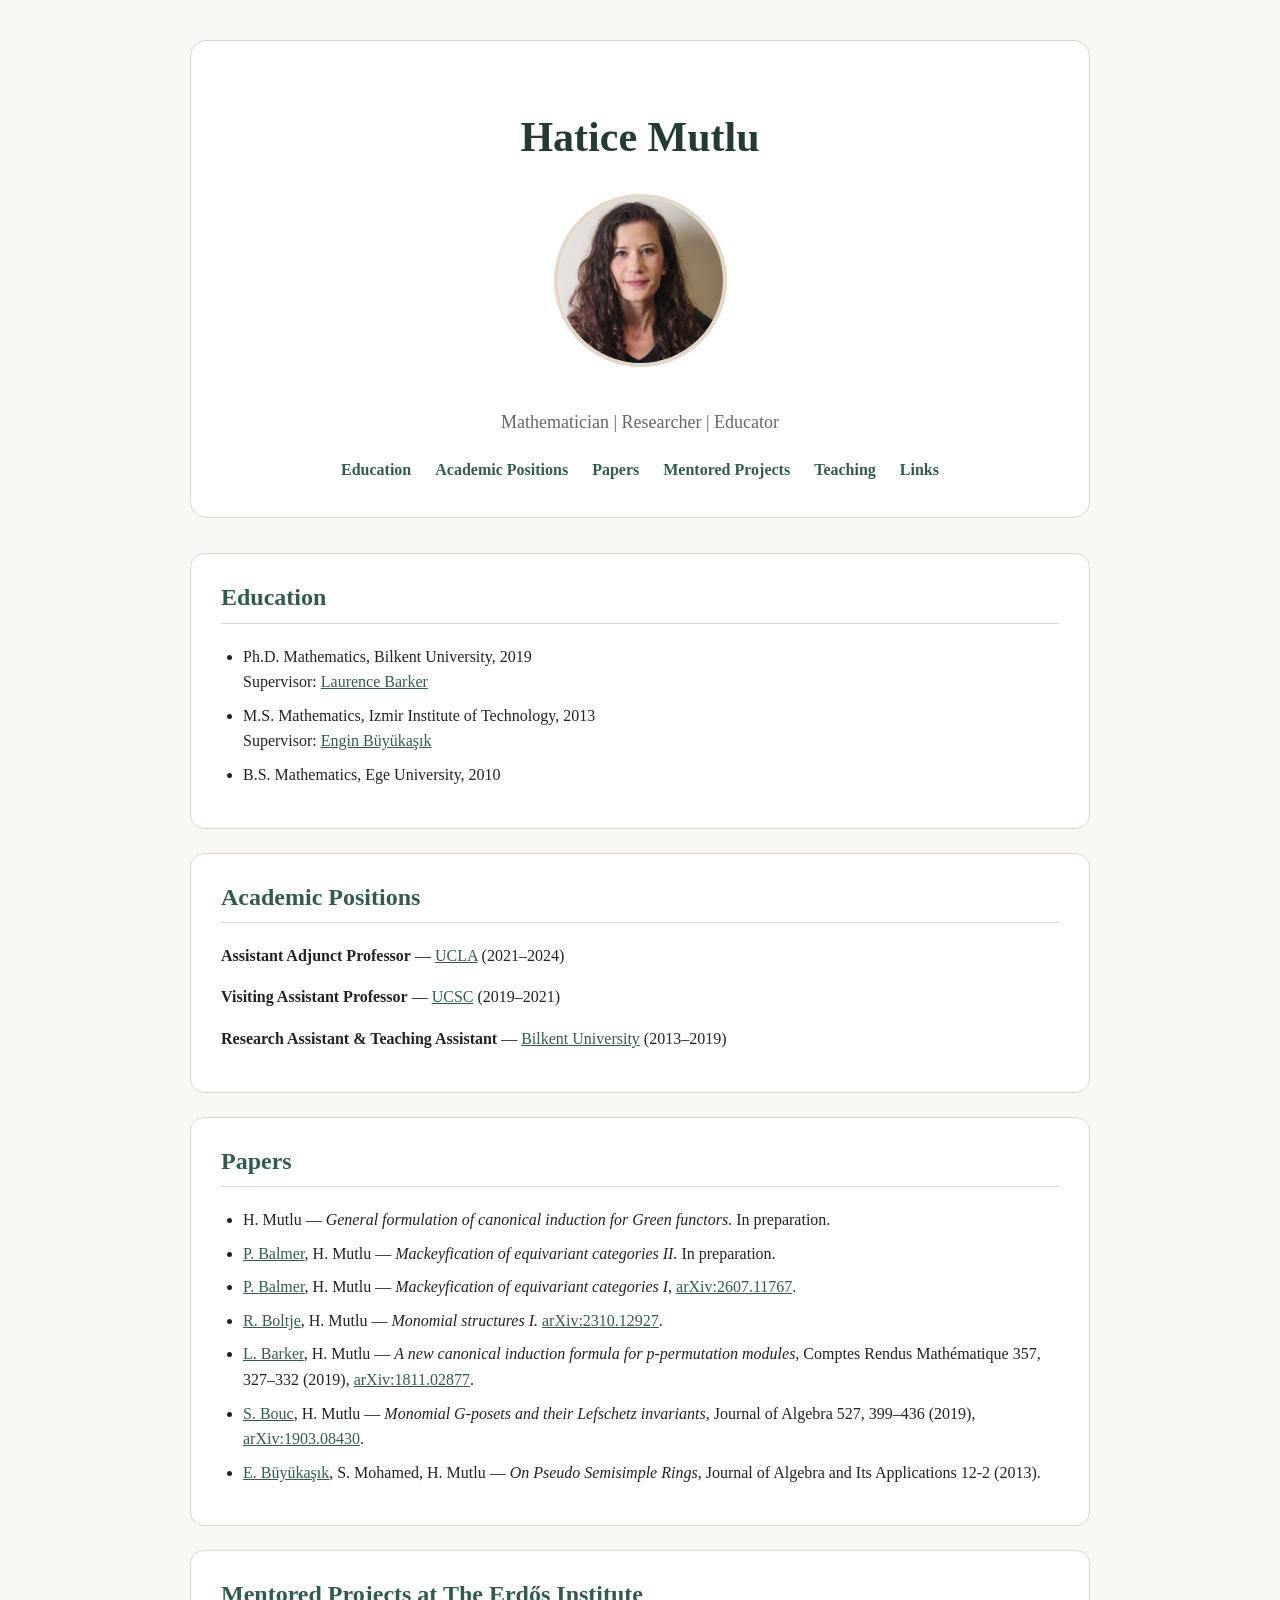
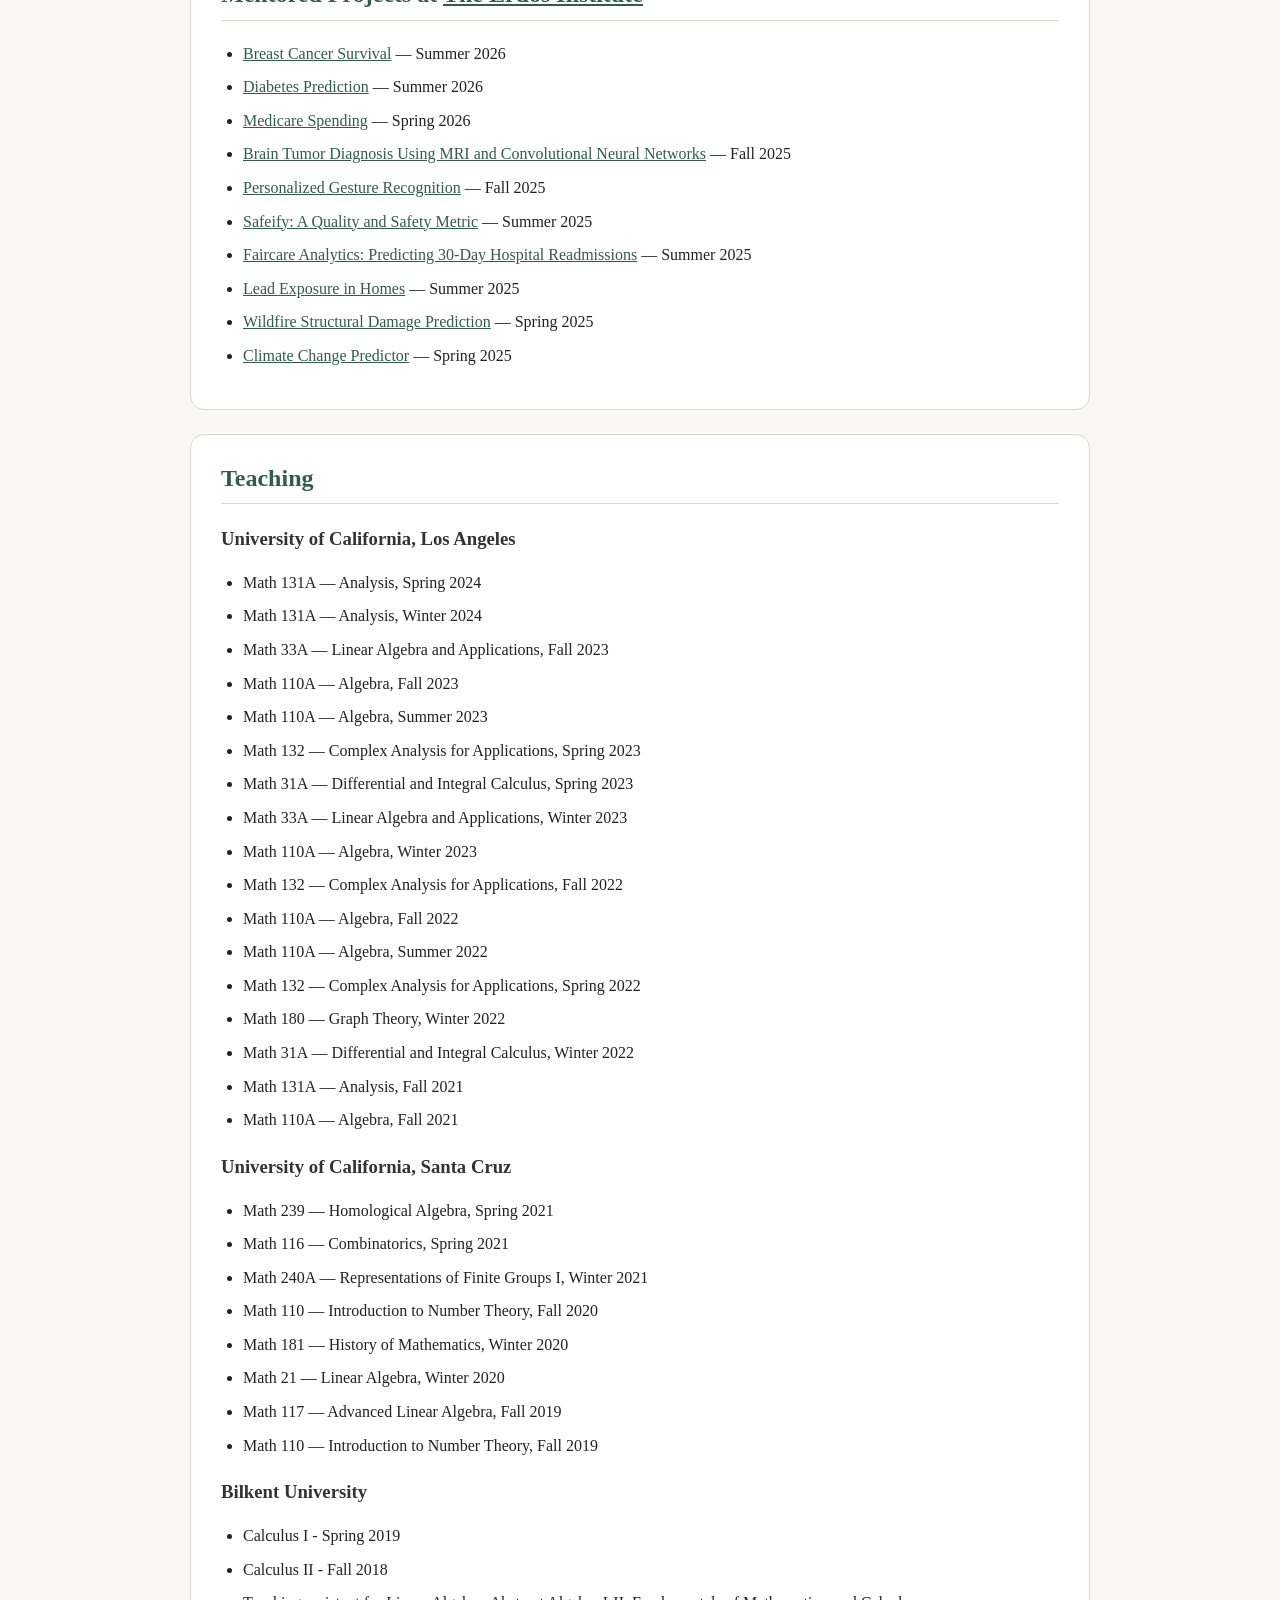
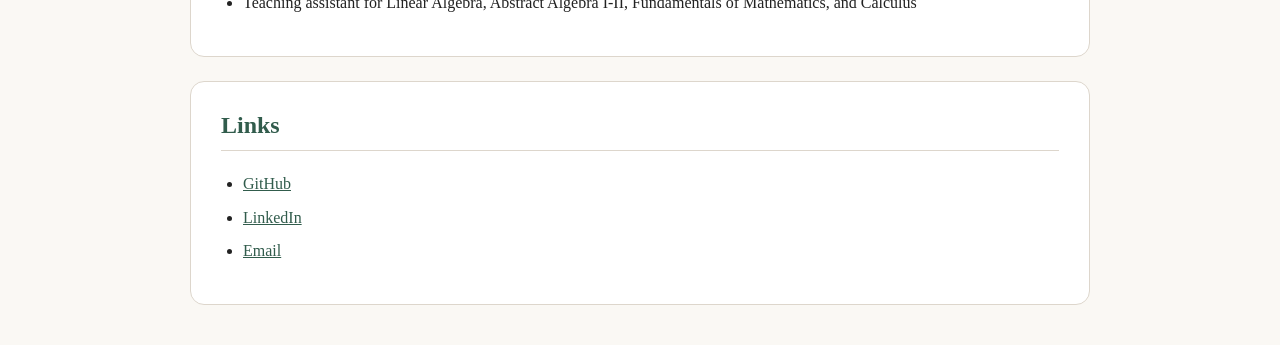
==== index.html @ 79ee0c06 "updates" ====
<!DOCTYPE html>
<html>
<head>
<title>Hatice Mutlu</title>
<link rel="stylesheet" href="style.css">
</head>

<body>

<header>
<h1>Hatice Mutlu</h1>
<img src="Hatice_photo.jpg" alt="Photo of Hatice Mutlu" class="profile-photo">
<p>Mathematician | Researcher | Educator</p>

<nav>
<a href="#education">Education</a>
<a href="#positions">Academic Positions</a>
<a href="#papers">Papers</a>
<a href="#mentored-projects">Mentored Projects</a>
<a href="#teaching">Teaching</a>
<a href="#links">Links</a>
</nav>
</header>

<main>

<section id="education">
<h2>Education</h2>
<ul>
<li>
Ph.D. Mathematics, Bilkent University, 2019<br>
Supervisor: <a href="http://www.fen.bilkent.edu.tr/~barker/fenis2.html">Laurence Barker</a>
</li>
<li>
M.S. Mathematics, Izmir Institute of Technology, 2013<br>
Supervisor: <a href="https://www.iyte.edu.tr/~enginbuyukasik">Engin Büyükaşık</a>
</li>
<li>B.S. Mathematics, Ege University, 2010</li>
</ul>
</section>

<section id="positions">
<h2>Academic Positions</h2>

<p><b>Assistant Adjunct Professor</b> — <a href=https://ww3.math.ucla.edu//>UCLA</a> (2021–2024)</p>

<p><b>Visiting Assistant Professor</b> — <a href=https://math.ucsc.edu/>UCSC</a> (2019–2021)</p>

<p><b>Research Assistant &amp; Teaching Assistant</b> — <a href=https://math.bilkent.edu.tr//>Bilkent University</a> (2013–2019)</p>

</section>

<section id="papers">
<h2>Papers</h2>
<ul>

<li>
H. Mutlu —
<i>General formulation of canonical induction for Green functors.</i> In preparation.
</li>

<li>
<a href="https://www.math.ucla.edu/~balmer/">P. Balmer</a>, H. Mutlu —
<i>Mackeyfication of equivariant categories II.</i> In preparation.
</li>

<li>
<a href="https://www.math.ucla.edu/~balmer/">P. Balmer</a>, H. Mutlu —
<i>Mackeyfication of equivariant categories I</i>,
<a href="https://arxiv.org/pdf/2607.11767">arXiv:2607.11767</a>.
</li>

<li>
<a href="https://campusdirectory.ucsc.edu/cd_detail?uid=boltje">R. Boltje</a>, H. Mutlu —
<i>Monomial structures I.</i>
<a href="https://arxiv.org/pdf/2310.12927.pdf">arXiv:2310.12927</a>.
</li>

<li>
<a href="http://www.fen.bilkent.edu.tr/~barker/fenis2.html">L. Barker</a>, H. Mutlu —
<i>A new canonical induction formula for p-permutation modules</i>,
Comptes Rendus Mathématique 357, 327–332 (2019),
<a href="https://arxiv.org/pdf/1811.02877.pdf">arXiv:1811.02877</a>.
</li>

<li>
<a href=https://www.lamfa.u-picardie.fr/bouc/>S. Bouc</a>, H. Mutlu —
<i>Monomial G-posets and their Lefschetz invariants</i>,
Journal of Algebra 527, 399–436 (2019),
<a href="https://arxiv.org/pdf/1903.08430.pdf">arXiv:1903.08430</a>.
</li>

<li>
<a href="https://www.iyte.edu.tr/~enginbuyukasik">E. Büyükaşık</a>, S. Mohamed, H. Mutlu —
<i>On Pseudo Semisimple Rings</i>,
Journal of Algebra and Its Applications 12-2 (2013).
</li>
</ul>
</section>

<section id="mentored-projects">
<h2>
Mentored Projects at
<a href="https://www.erdosinstitute.org/"
   target="_blank"
   rel="noopener noreferrer">
The Erdős Institute
</a>
</h2>

<ul>
<li><a href="https://www.erdosinstitute.org/project-database/summer-2026/data-science-boot-camp/breast-cancer-survival-%26-risk-assessment">Breast Cancer Survival</a> — Summer 2026</li>

<li><a href="https://www.erdosinstitute.org/project-database/summer-2026/data-science-boot-camp/diabetes-prediction">Diabetes Prediction</a> — Summer 2026</li>

<li><a href="https://www.erdosinstitute.org/project-database/spring-2026/data-science-boot-camp/healthcare-data-team">Medicare Spending</a> — Spring 2026</li>

<li><a href="https://www.erdosinstitute.org/project-database/fall-2025/data-science-boot-camp/brain-tumor-diagnosis-using-mri-and-convolutional-neural-networks">Brain Tumor Diagnosis Using MRI and Convolutional Neural Networks</a> — Fall 2025</li>

<li><a href="https://www.erdosinstitute.org/project-database/fall-2025/data-science-boot-camp/decoding-universal-%26-personalized-gesture-recognitio">Personalized Gesture Recognition</a> — Fall 2025</li>

<li><a href="https://www.erdosinstitute.org/project-database/summer-2025/data-science-boot-camp/safeify---detects-health-and-safety-risks-in-consumer-products-sold-online.">Safeify: A Quality and Safety Metric</a> — Summer 2025</li>

<li><a href="https://www.erdosinstitute.org/project-database/summer-2025/data-science-boot-camp/kehinde-soetan">Faircare Analytics: Predicting 30-Day Hospital Readmissions</a> — Summer 2025</li>

<li><a href="https://www.erdosinstitute.org/project-database/summer-2025/data-science-boot-camp/lead-exposure-in-homes">Lead Exposure in Homes</a> — Summer 2025</li>

<li><a href="https://www.erdosinstitute.org/project-database/spring-2025/data-science-boot-camp/wildfire-structural-damage-prediction">Wildfire Structural Damage Prediction</a> — Spring 2025</li>

<li><a href="https://www.erdosinstitute.org/project-database/spring-2025/data-science-boot-camp/today's-texas-might-be-tomorrow's-ohio%3A-building-a-geographic-climate-change-predictor">Climate Change Predictor</a> — Spring 2025</li>
</ul>

</section>

<section id="teaching">
<h2>Teaching</h2>

<h3>University of California, Los Angeles</h3>
<ul>
<li>Math 131A — Analysis, Spring 2024</li>
<li>Math 131A — Analysis, Winter 2024</li>
<li>Math 33A — Linear Algebra and Applications, Fall 2023</li>
<li>Math 110A — Algebra, Fall 2023</li>
<li>Math 110A — Algebra, Summer 2023</li>
<li>Math 132 — Complex Analysis for Applications, Spring 2023</li>
<li>Math 31A — Differential and Integral Calculus, Spring 2023</li>
<li>Math 33A — Linear Algebra and Applications, Winter 2023</li>
<li>Math 110A — Algebra, Winter 2023</li>
<li>Math 132 — Complex Analysis for Applications, Fall 2022</li>
<li>Math 110A — Algebra, Fall 2022</li>
<li>Math 110A — Algebra, Summer 2022</li>
<li>Math 132 — Complex Analysis for Applications, Spring 2022</li>
<li>Math 180 — Graph Theory, Winter 2022</li>
<li>Math 31A — Differential and Integral Calculus, Winter 2022</li>
<li>Math 131A — Analysis, Fall 2021</li>
<li>Math 110A — Algebra, Fall 2021</li>
</ul>

<h3>University of California, Santa Cruz</h3>
<ul>
<li>Math 239 — Homological Algebra, Spring 2021</li>
<li>Math 116 — Combinatorics, Spring 2021</li>
<li>Math 240A — Representations of Finite Groups I, Winter 2021</li>
<li>Math 110 — Introduction to Number Theory, Fall 2020</li>
<li>Math 181 — History of Mathematics, Winter 2020</li>
<li>Math 21 — Linear Algebra, Winter 2020</li>
<li>Math 117 — Advanced Linear Algebra, Fall 2019</li>
<li>Math 110 — Introduction to Number Theory, Fall 2019</li>
</ul>

<h3>Bilkent University</h3>
<ul>
<li>Calculus I - Spring 2019</li>
<li>Calculus II - Fall 2018</li>
<li>Teaching assistant for Linear Algebra, Abstract Algebra I-II, Fundamentals of Mathematics, and Calculus</li>
</ul>
</section>

<section id="links">
<h2>Links</h2>
<ul>
<li><a href="https://github.com/mutluhtc">GitHub</a></li>
<li><a href="http://www.linkedin.com/in/hatice-mutlu-a9103476">LinkedIn</a></li>
<li><a href="mailto:hatcemutlu@gmail.com">Email</a></li>
</ul>
</section>

</main>

</body>
</html>
---- style.css ----
body {
  font-family: Georgia, "Times New Roman", serif;
  max-width: 900px;
  margin: 40px auto;
  padding: 0 24px;
  line-height: 1.6;
  color: #222;
  background: #faf8f4;
}

header {
  text-align: center;
  padding: 35px 20px;
  background: #ffffff;
  border: 1px solid #ddd6cc;
  border-radius: 16px;
  margin-bottom: 35px;
}

h1 {
  font-size: 42px;
  margin-bottom: 8px;
  color: #243b35;
}

header p {
  color: #666;
  font-size: 18px;
}

.profile-photo {
  width: 165px;
  height: 165px;
  object-fit: cover;
  border-radius: 50%;
  margin: 15px 0;
  border: 4px solid #e2d8c8;
}

nav {
  margin-top: 20px;
}

nav a {
  margin: 0 10px;
  color: #315c4c;
  text-decoration: none;
  font-weight: bold;
}

nav a:hover {
  text-decoration: underline;
}

section {
  background: #ffffff;
  border: 1px solid #ddd6cc;
  border-radius: 14px;
  padding: 24px 30px;
  margin-bottom: 24px;
}

h2 {
  color: #315c4c;
  border-bottom: 1px solid #ddd6cc;
  padding-bottom: 6px;
  margin-top: 0;
}

h3 {
  color: #333;
  margin-bottom: 6px;
}

ul {
  padding-left: 22px;
}

li {
  margin-bottom: 8px;
}

a {
  color: #315c4c;
}

a:hover {
  color: #1f3f35;
}

footer {
  text-align: center;
  color: #777;
  margin: 40px 0 20px;
}
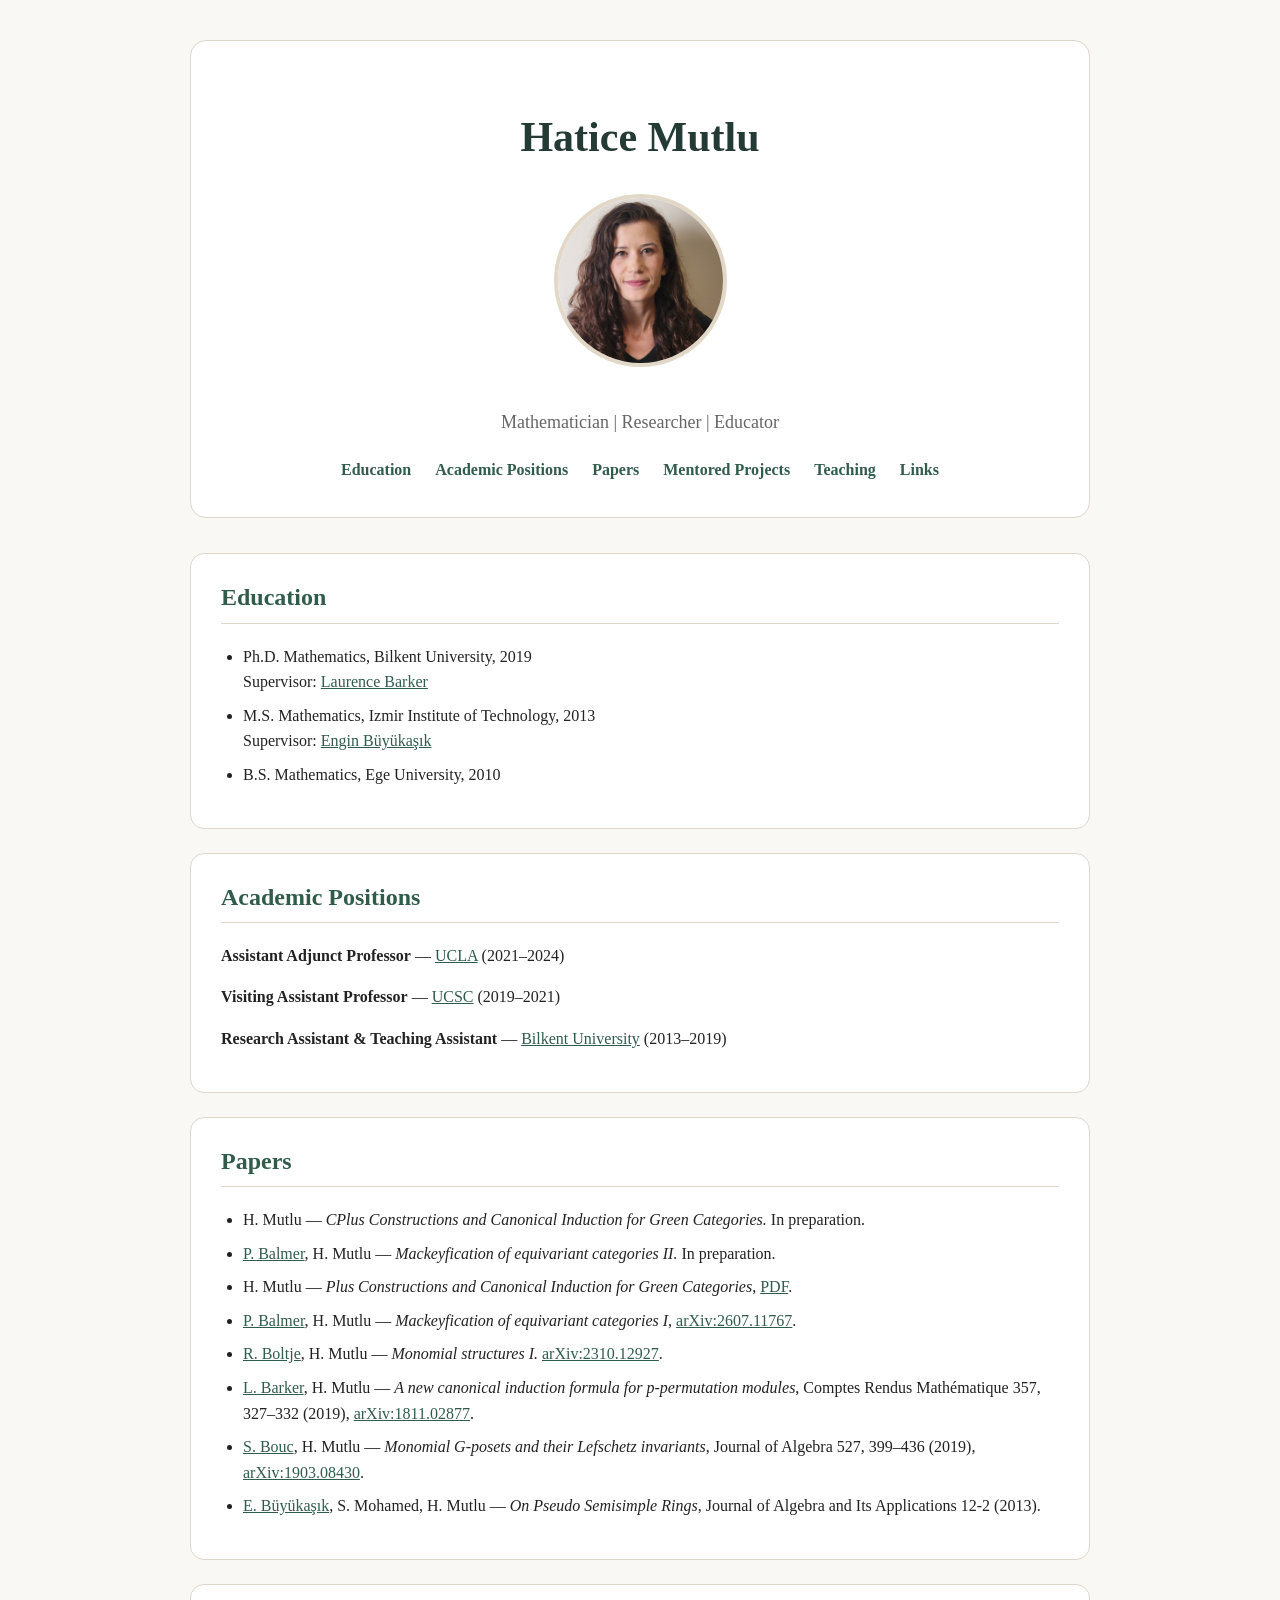
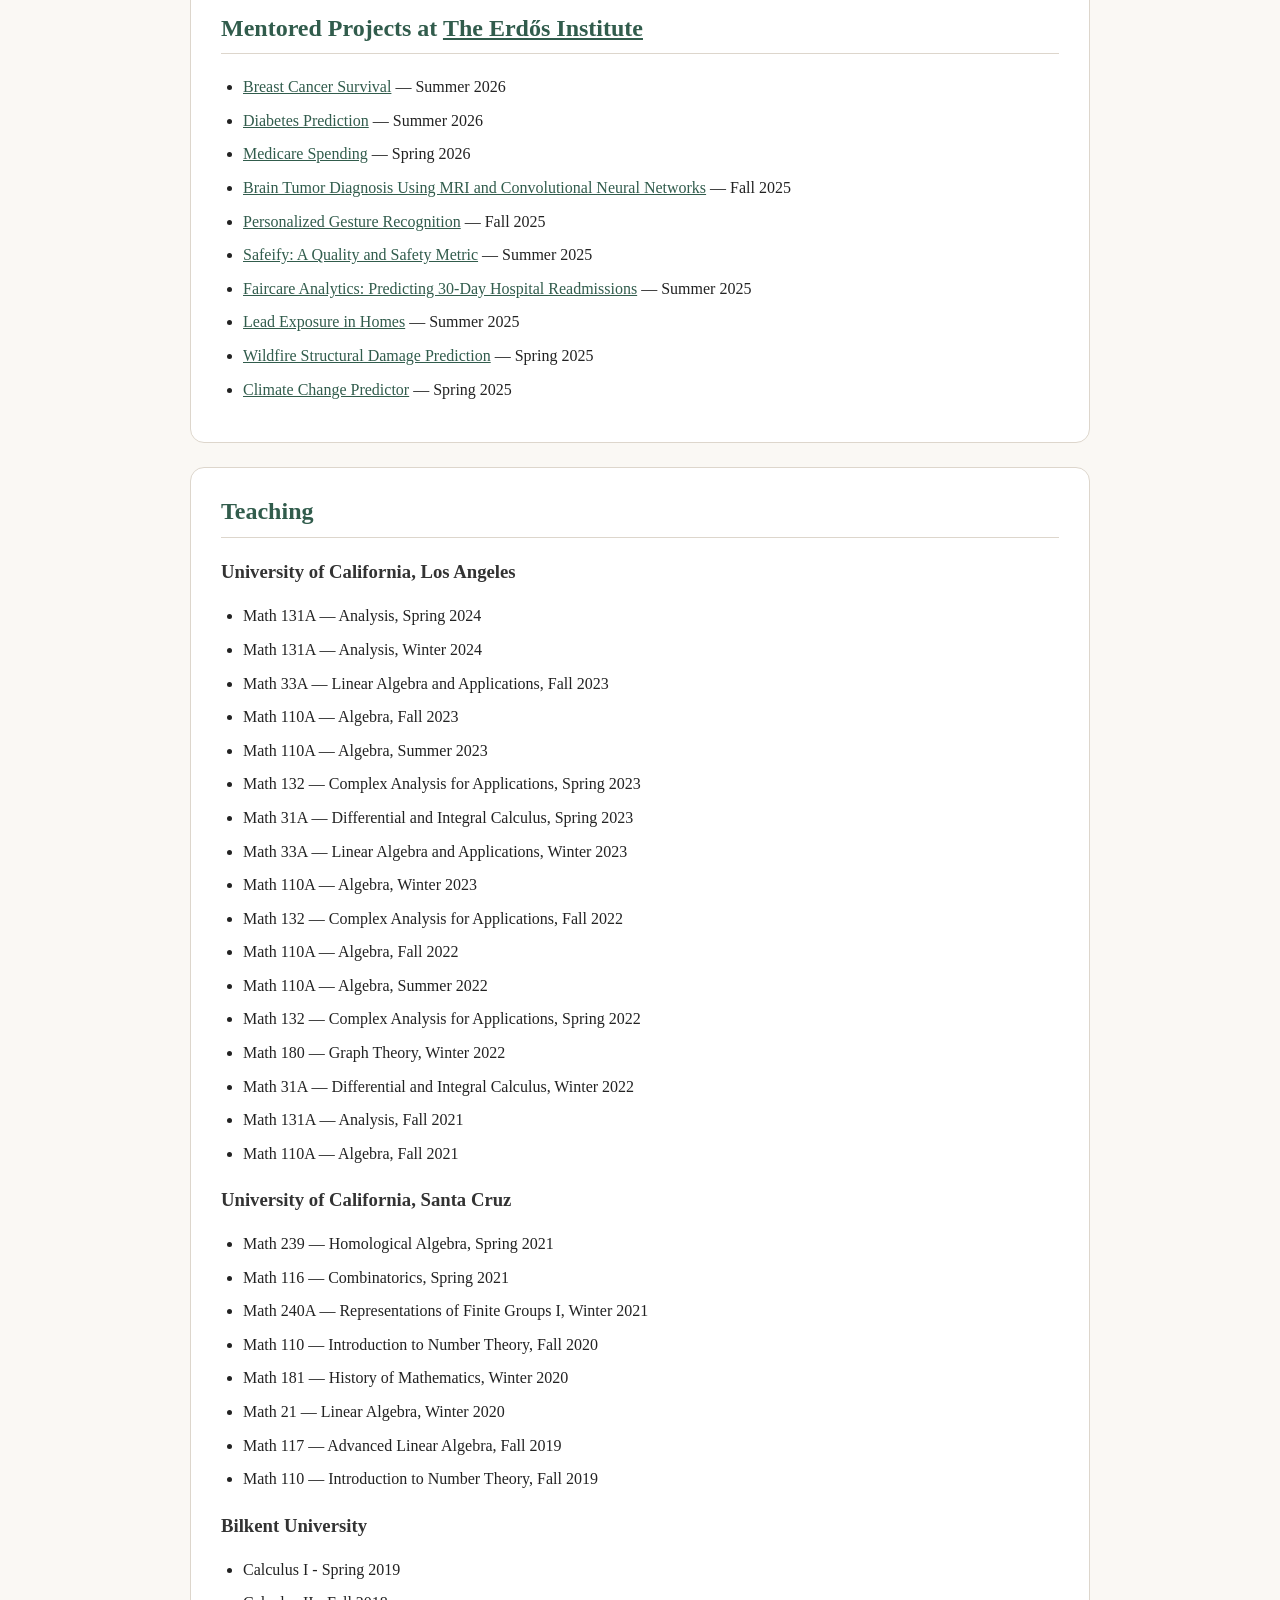
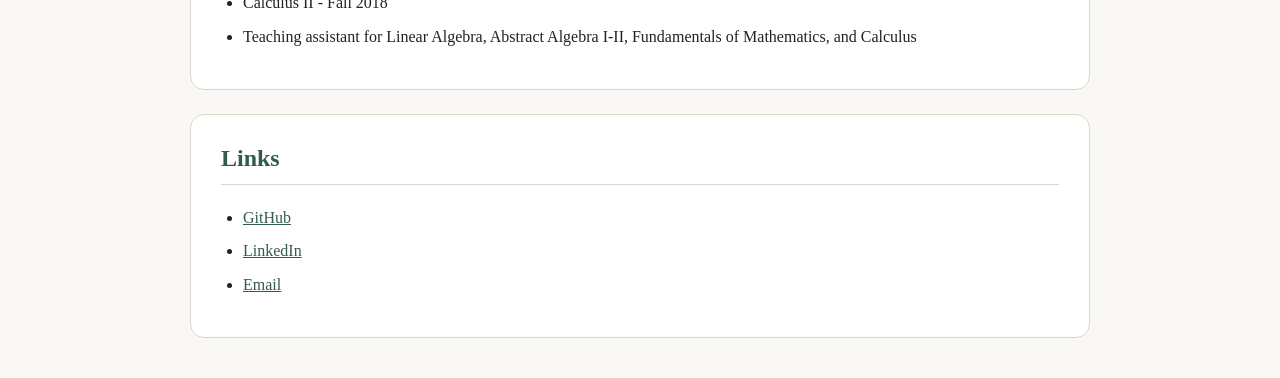
==== commit 22419407: "updates" ====
--- a/index.html
+++ b/index.html
@@ -56,12 +56,18 @@
 
 <li>
 H. Mutlu —
-<i>General formulation of canonical induction for Green functors.</i> In preparation.
+<i>CPlus Constructions and Canonical Induction for Green Categories.</i> In preparation.
 </li>
 
 <li>
 <a href="https://www.math.ucla.edu/~balmer/">P. Balmer</a>, H. Mutlu —
 <i>Mackeyfication of equivariant categories II.</i> In preparation.
+</li>
+
+<li>
+H. Mutlu —
+<i>Plus Constructions and Canonical Induction for Green Categories</i>,
+<a href="PlusConstructionsCanonicalInduction.pdf" target="_blank">PDF</a>.
 </li>
 
 <li>
@@ -117,7 +123,7 @@
 
 <li><a href="https://www.erdosinstitute.org/project-database/fall-2025/data-science-boot-camp/brain-tumor-diagnosis-using-mri-and-convolutional-neural-networks">Brain Tumor Diagnosis Using MRI and Convolutional Neural Networks</a> — Fall 2025</li>
 
-<li><a href="https://www.erdosinstitute.org/project-database/fall-2025/data-science-boot-camp/decoding-universal-%26-personalized-gesture-recognitio">Personalized Gesture Recognition</a> — Fall 2025</li>
+<li><a href="https://www.erdosinstitute.org/project-database/fall-2025/data-science-boot-camp/decoding-universal-%26-personalized-gesture-recognition">Personalized Gesture Recognition</a> — Fall 2025</li>
 
 <li><a href="https://www.erdosinstitute.org/project-database/summer-2025/data-science-boot-camp/safeify---detects-health-and-safety-risks-in-consumer-products-sold-online.">Safeify: A Quality and Safety Metric</a> — Summer 2025</li>
 
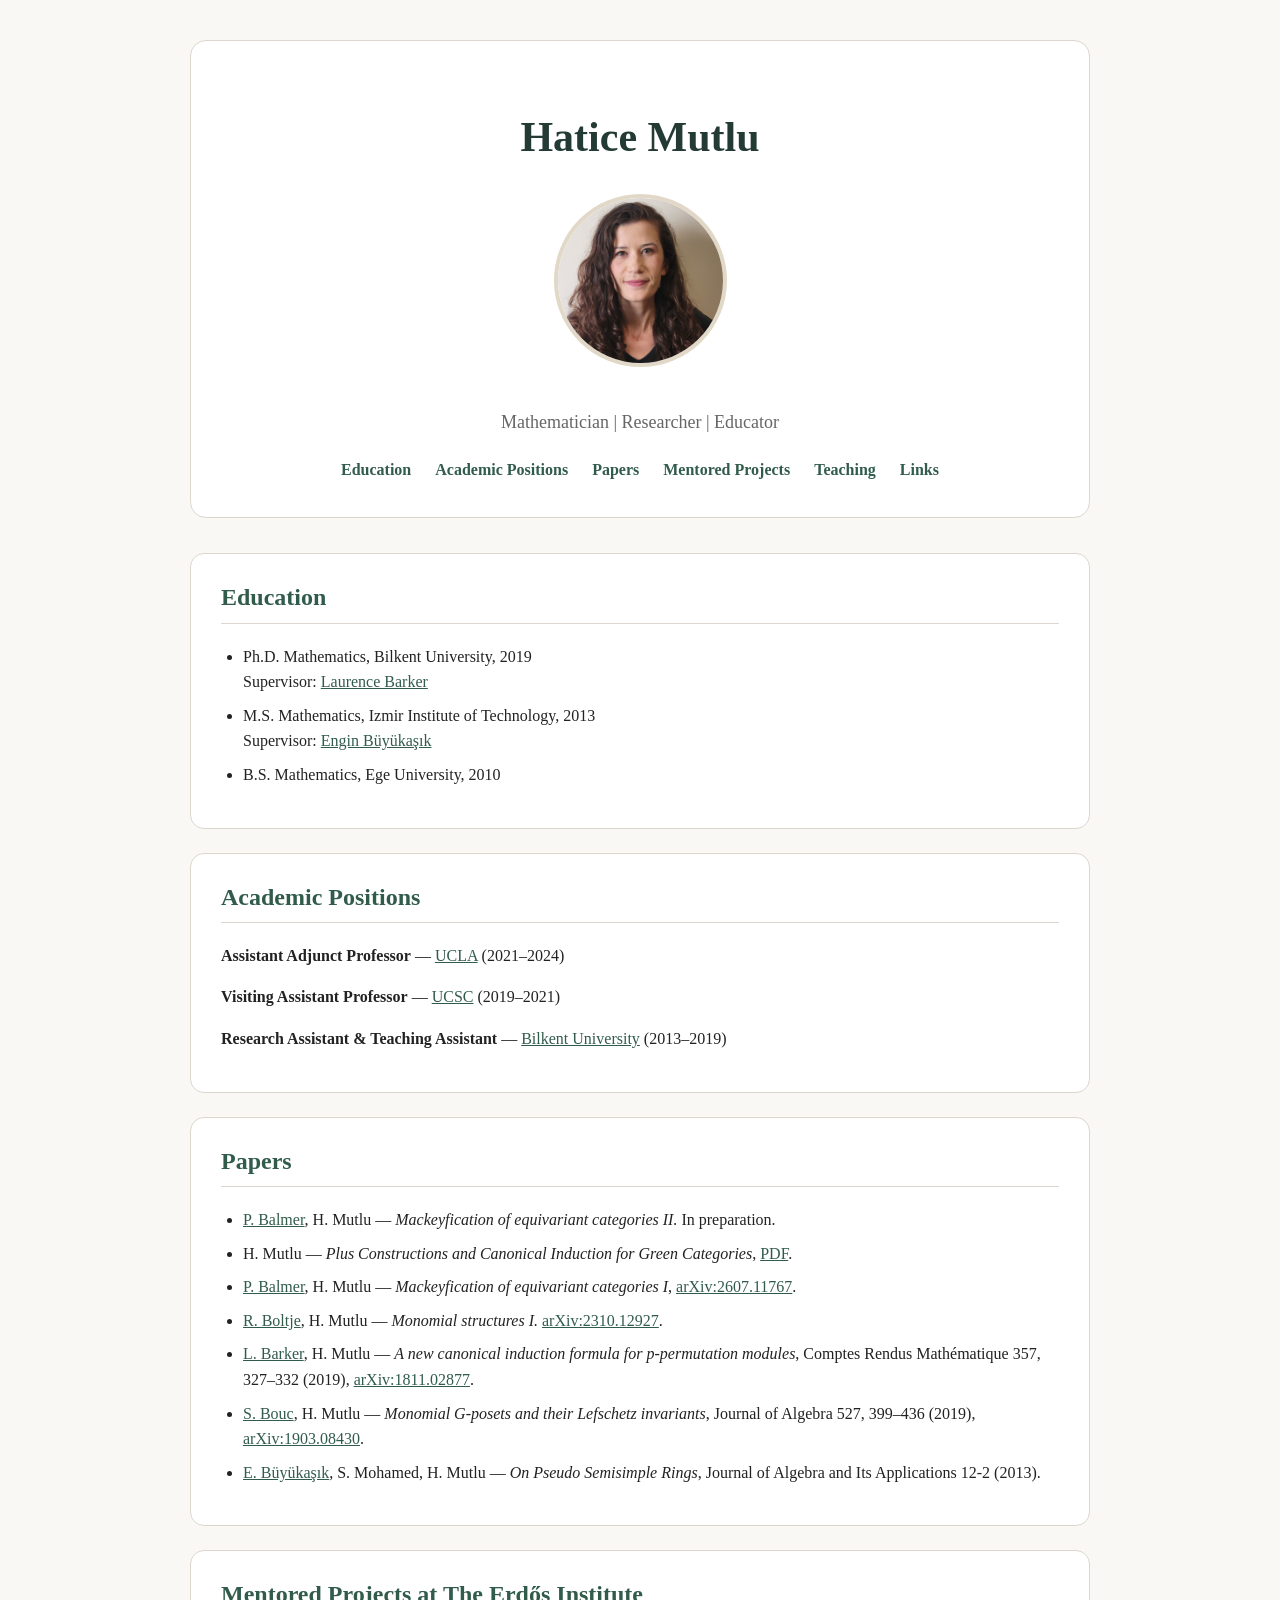
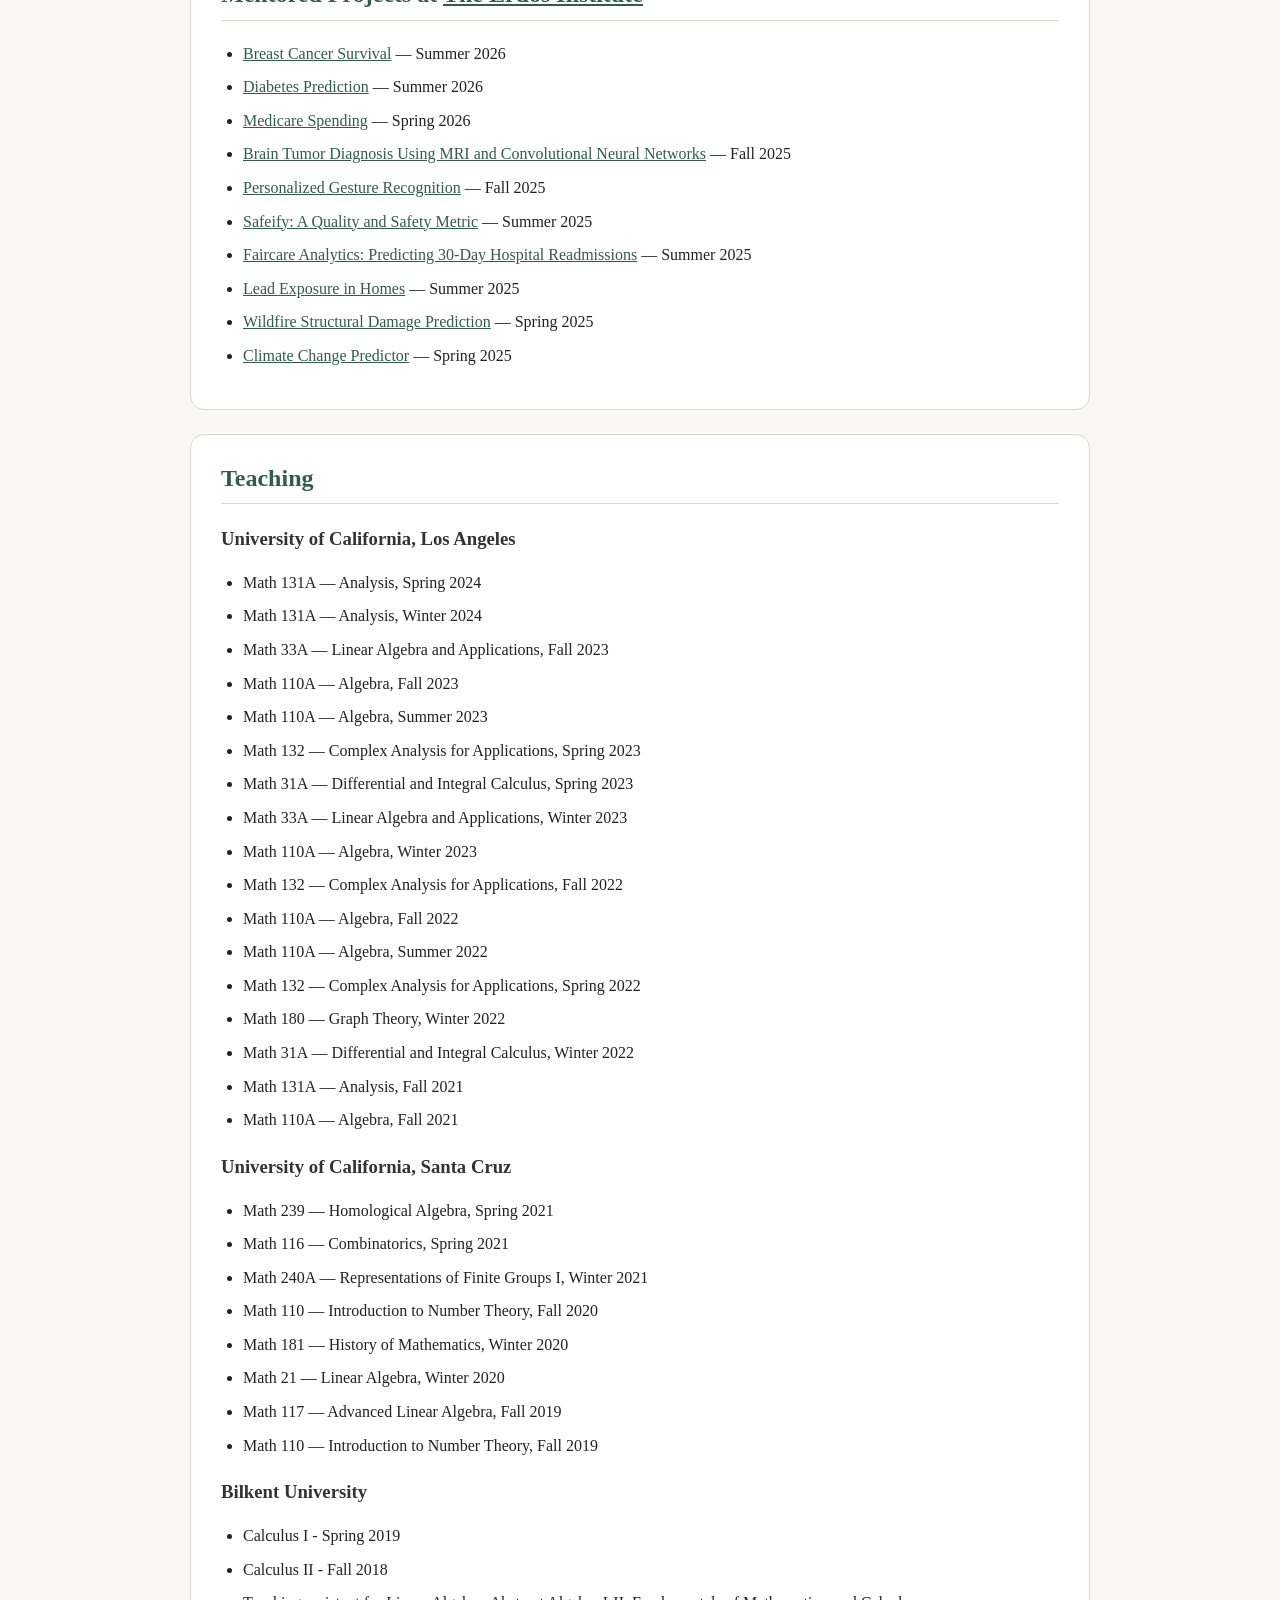
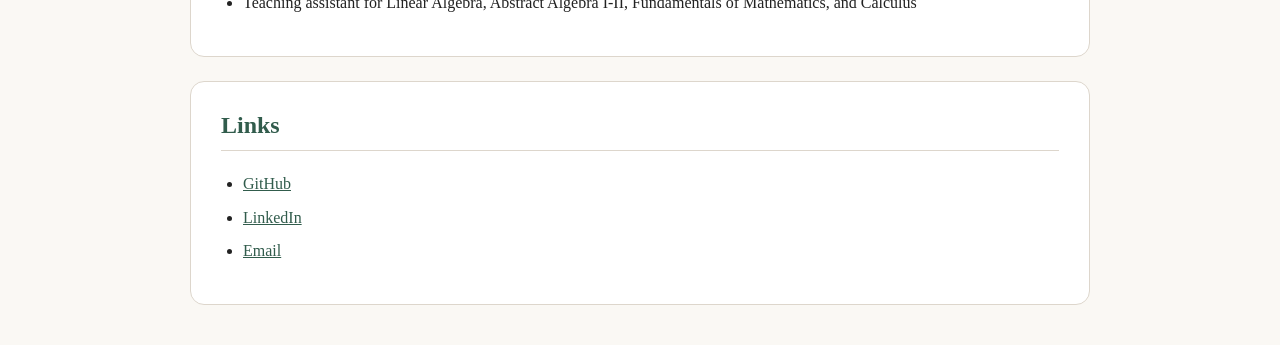
==== commit 333b19a7: "updates" ====
--- a/index.html
+++ b/index.html
@@ -53,11 +53,6 @@
 <section id="papers">
 <h2>Papers</h2>
 <ul>
-
-<li>
-H. Mutlu —
-<i>CPlus Constructions and Canonical Induction for Green Categories.</i> In preparation.
-</li>
 
 <li>
 <a href="https://www.math.ucla.edu/~balmer/">P. Balmer</a>, H. Mutlu —
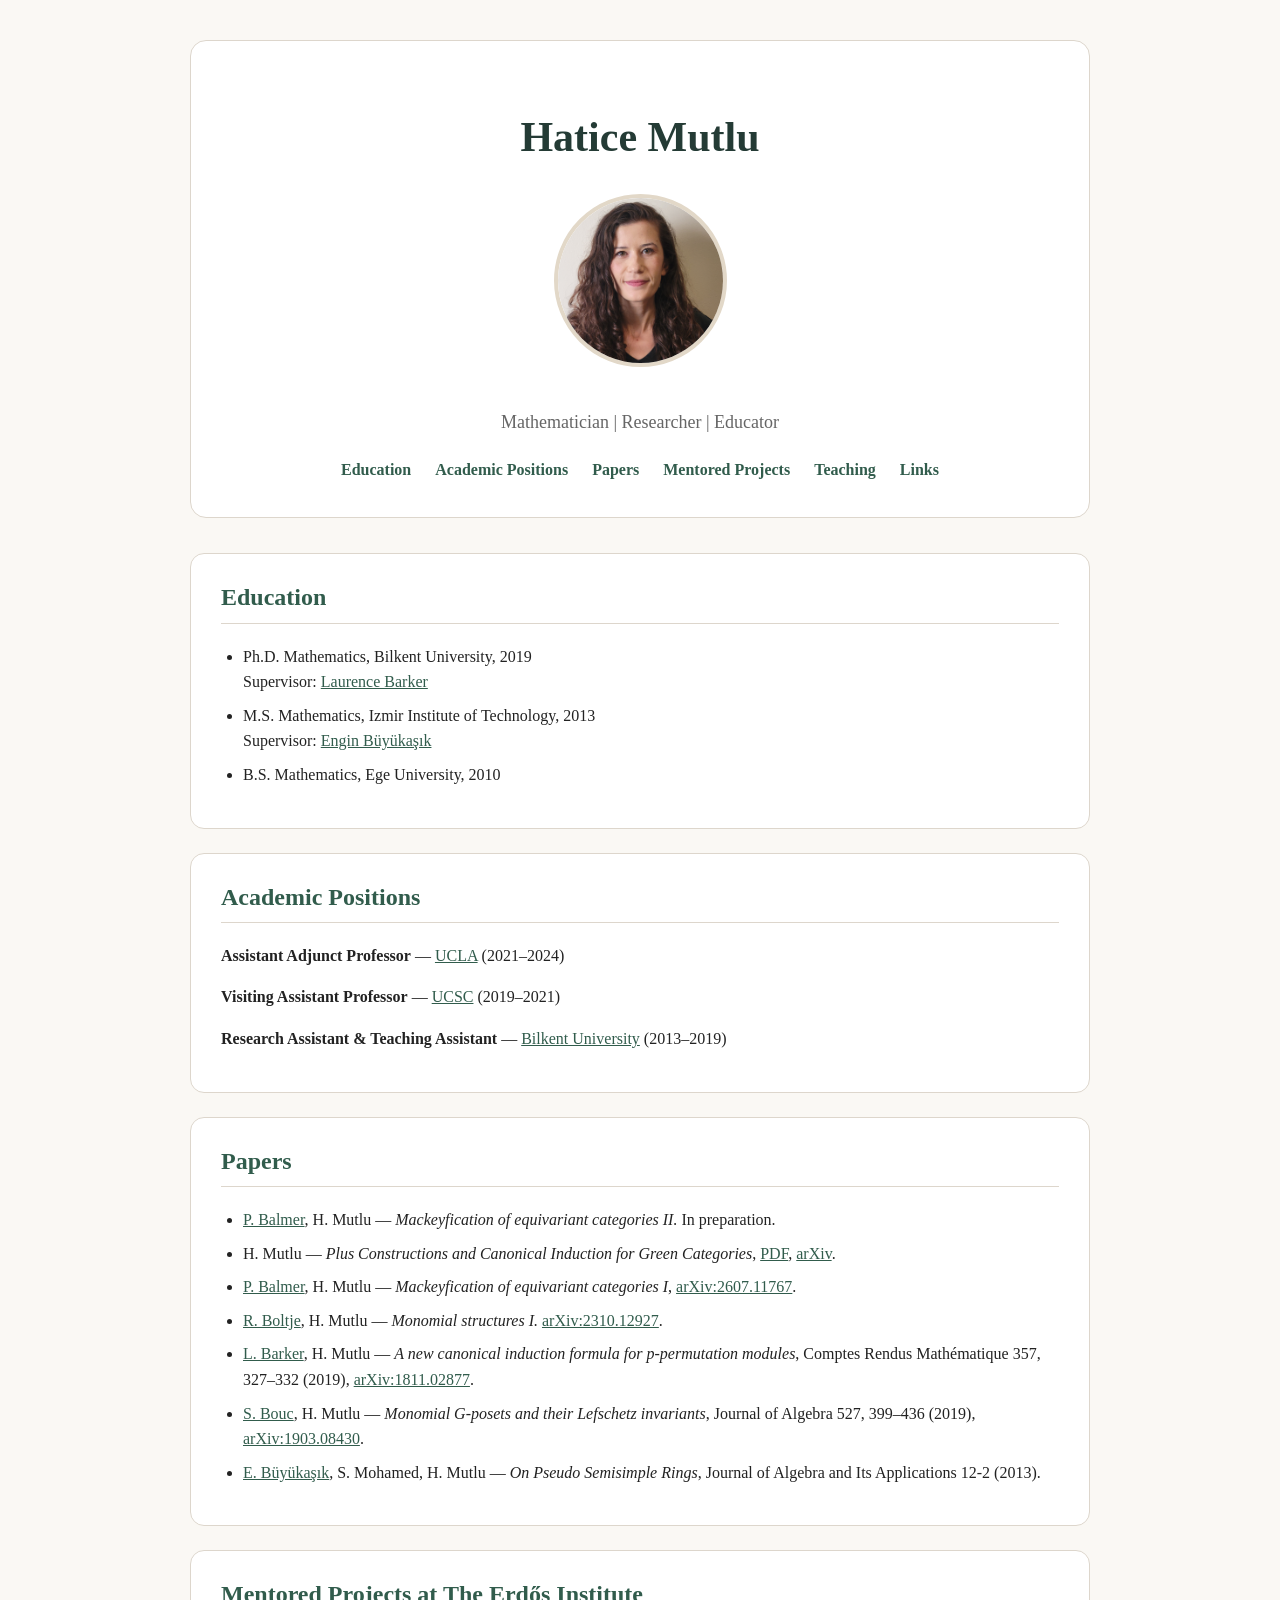
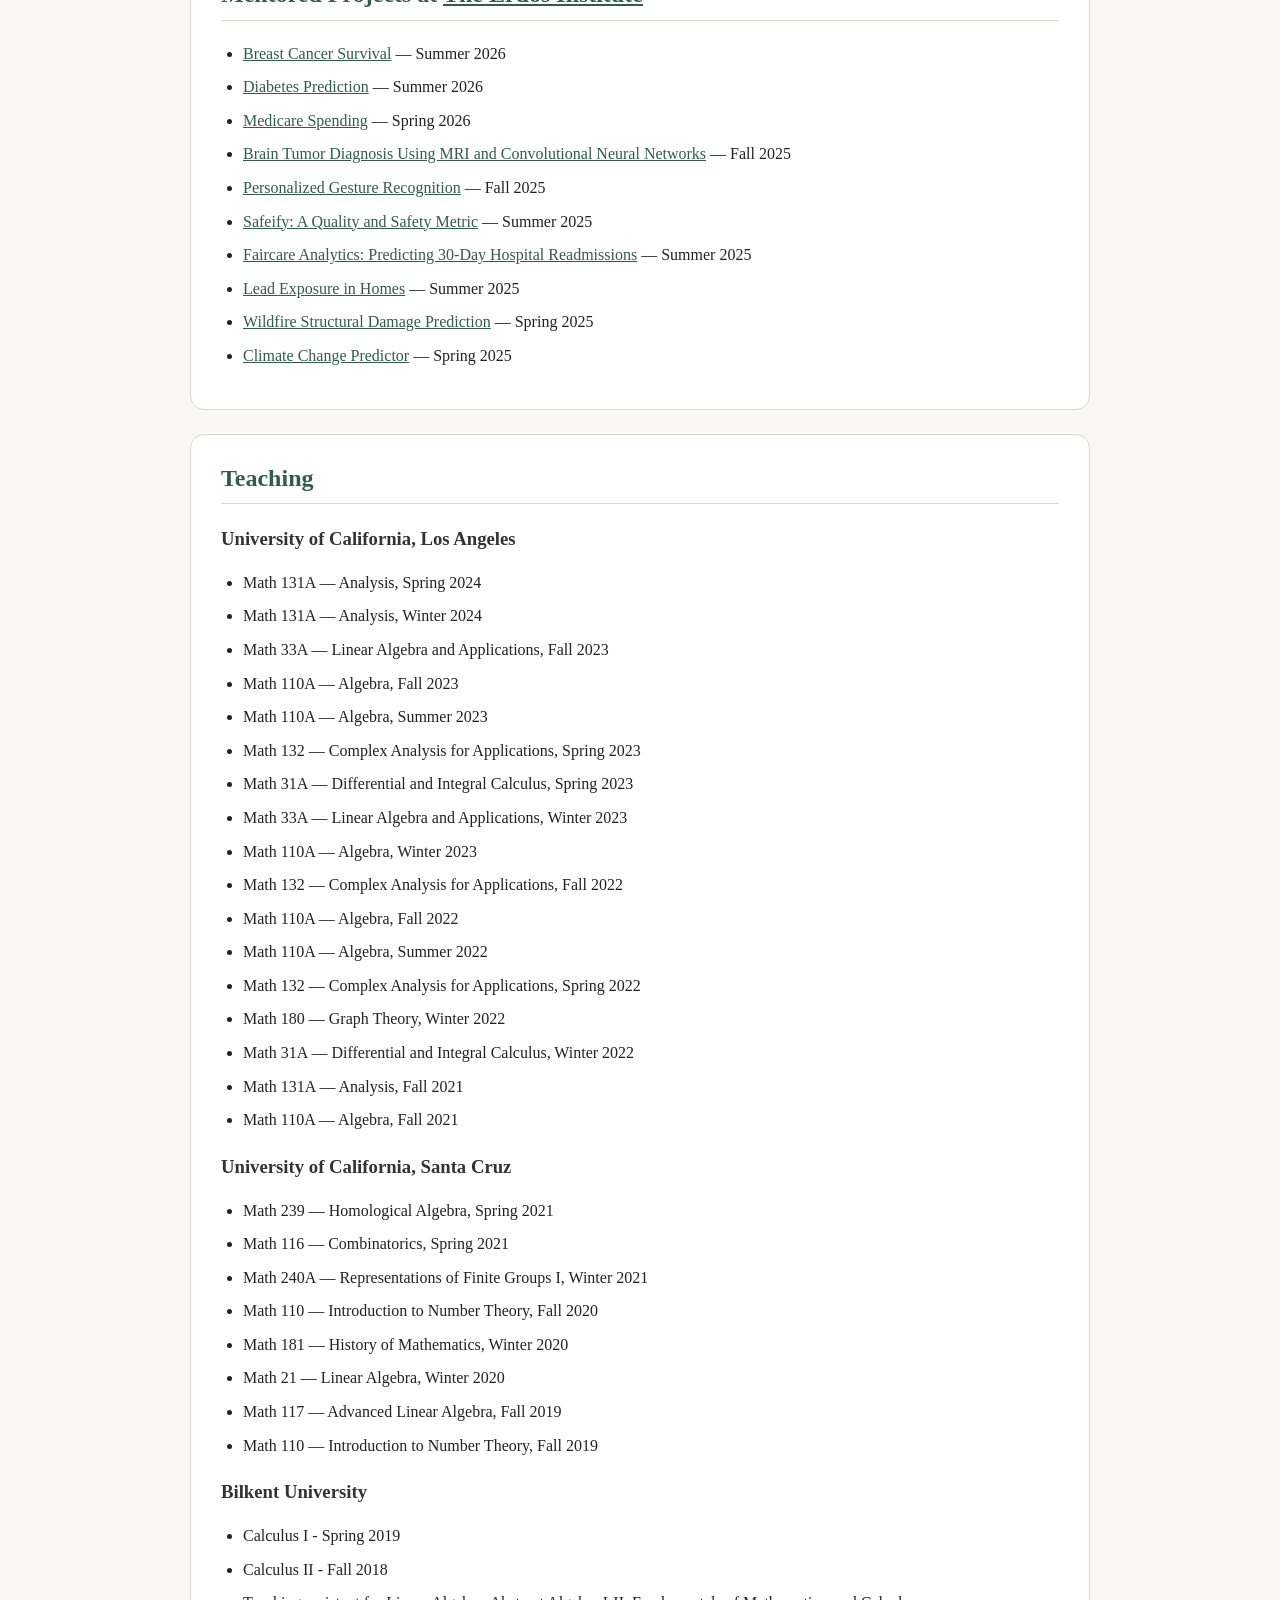
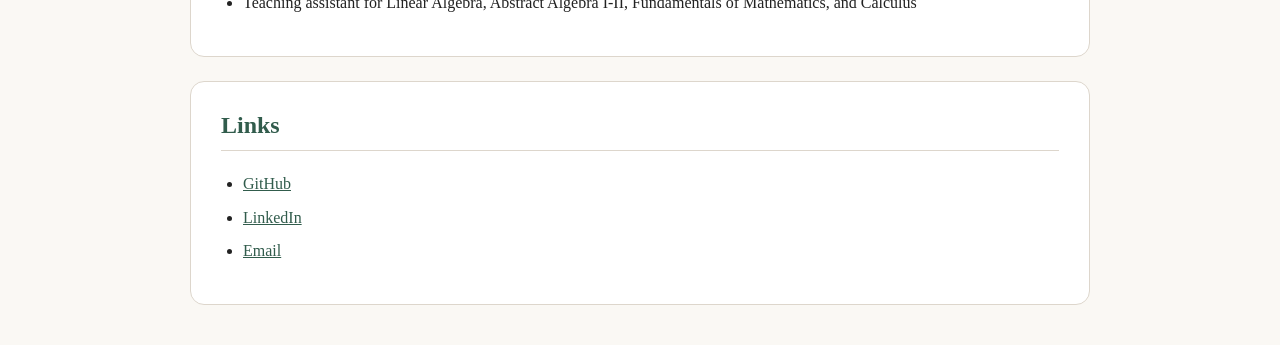
==== commit 1ae95ea9: "updates" ====
--- a/index.html
+++ b/index.html
@@ -59,11 +59,14 @@
 <i>Mackeyfication of equivariant categories II.</i> In preparation.
 </li>
 
+
 <li>
-H. Mutlu —
-<i>Plus Constructions and Canonical Induction for Green Categories</i>,
-<a href="PlusConstructionsCanonicalInduction.pdf" target="_blank">PDF</a>.
+  H. Mutlu —
+  <i>Plus Constructions and Canonical Induction for Green Categories</i>,
+  <a href="canonical_induction_for_Green_categories.pdf" target="_blank">PDF</a>,
+  <a href="https://arxiv.org/abs/2611.08852" target="_blank">arXiv</a>.
 </li>
+
 
 <li>
 <a href="https://www.math.ucla.edu/~balmer/">P. Balmer</a>, H. Mutlu —
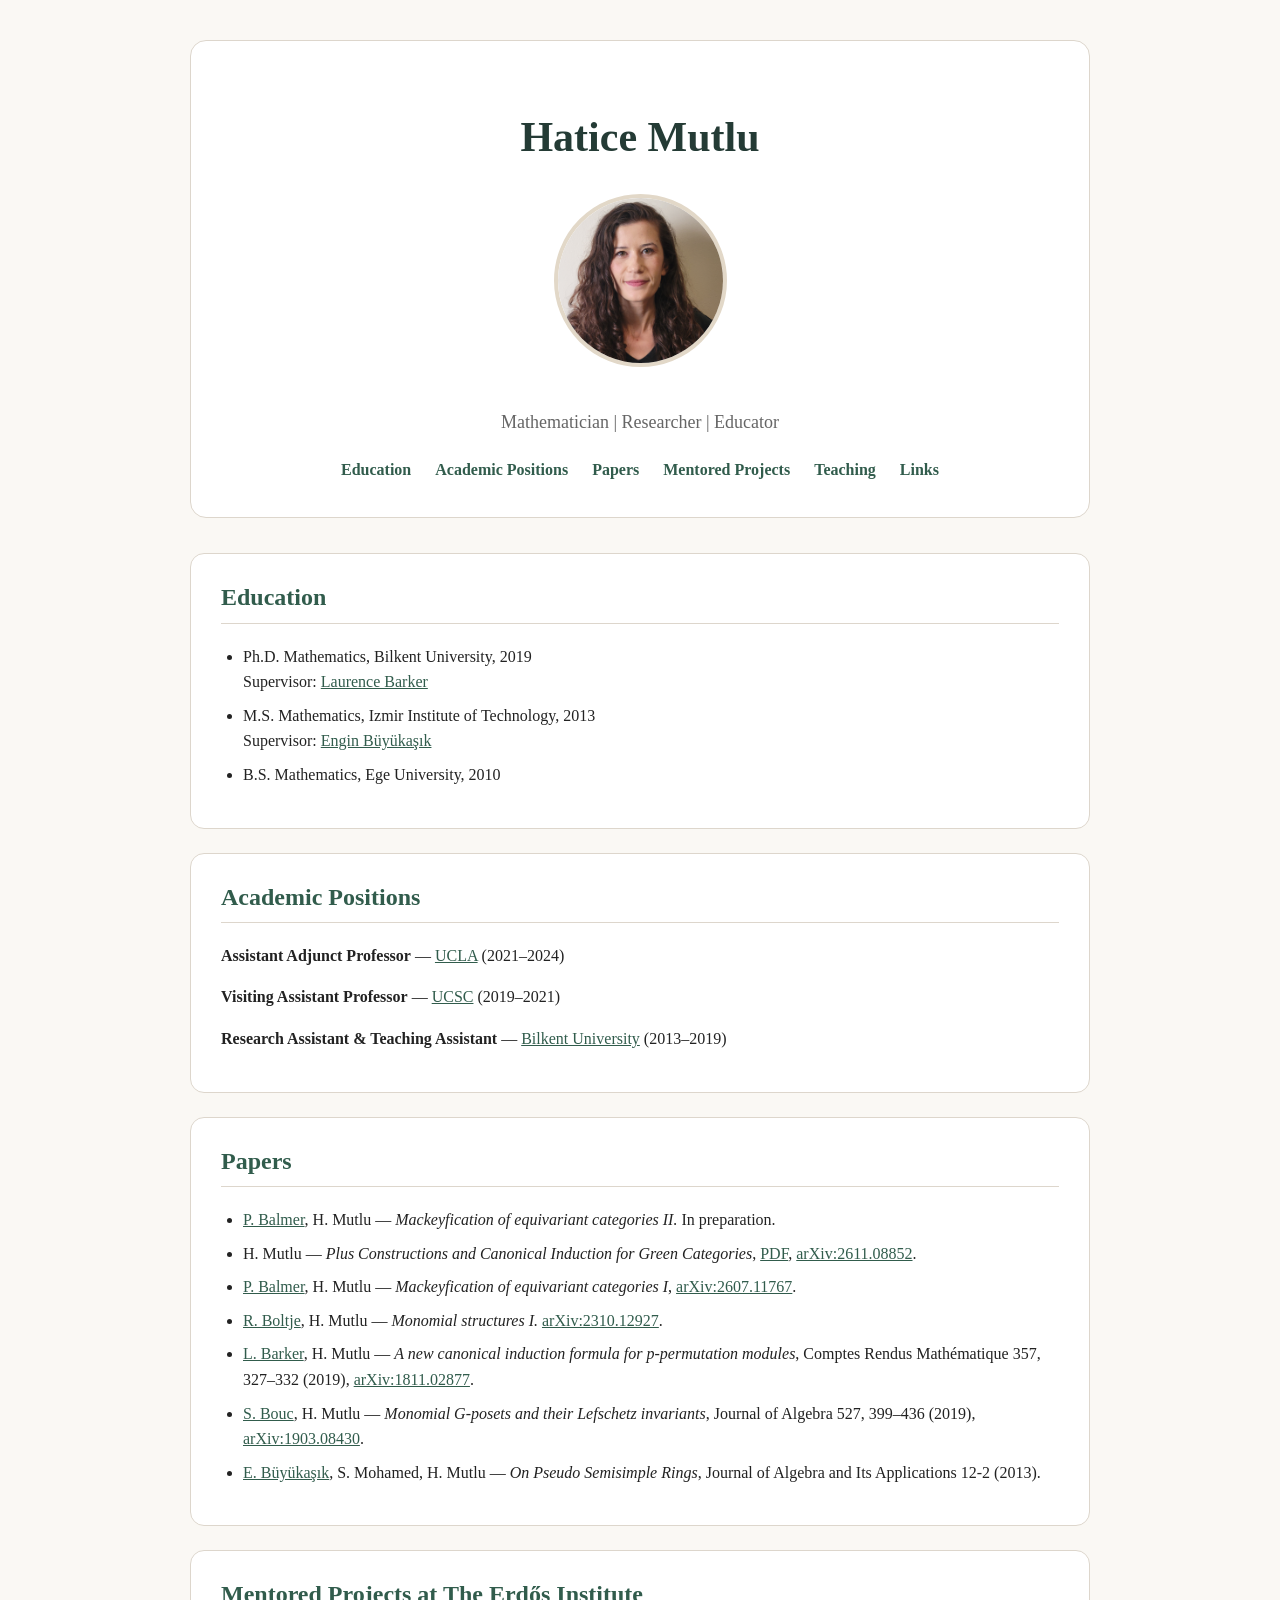
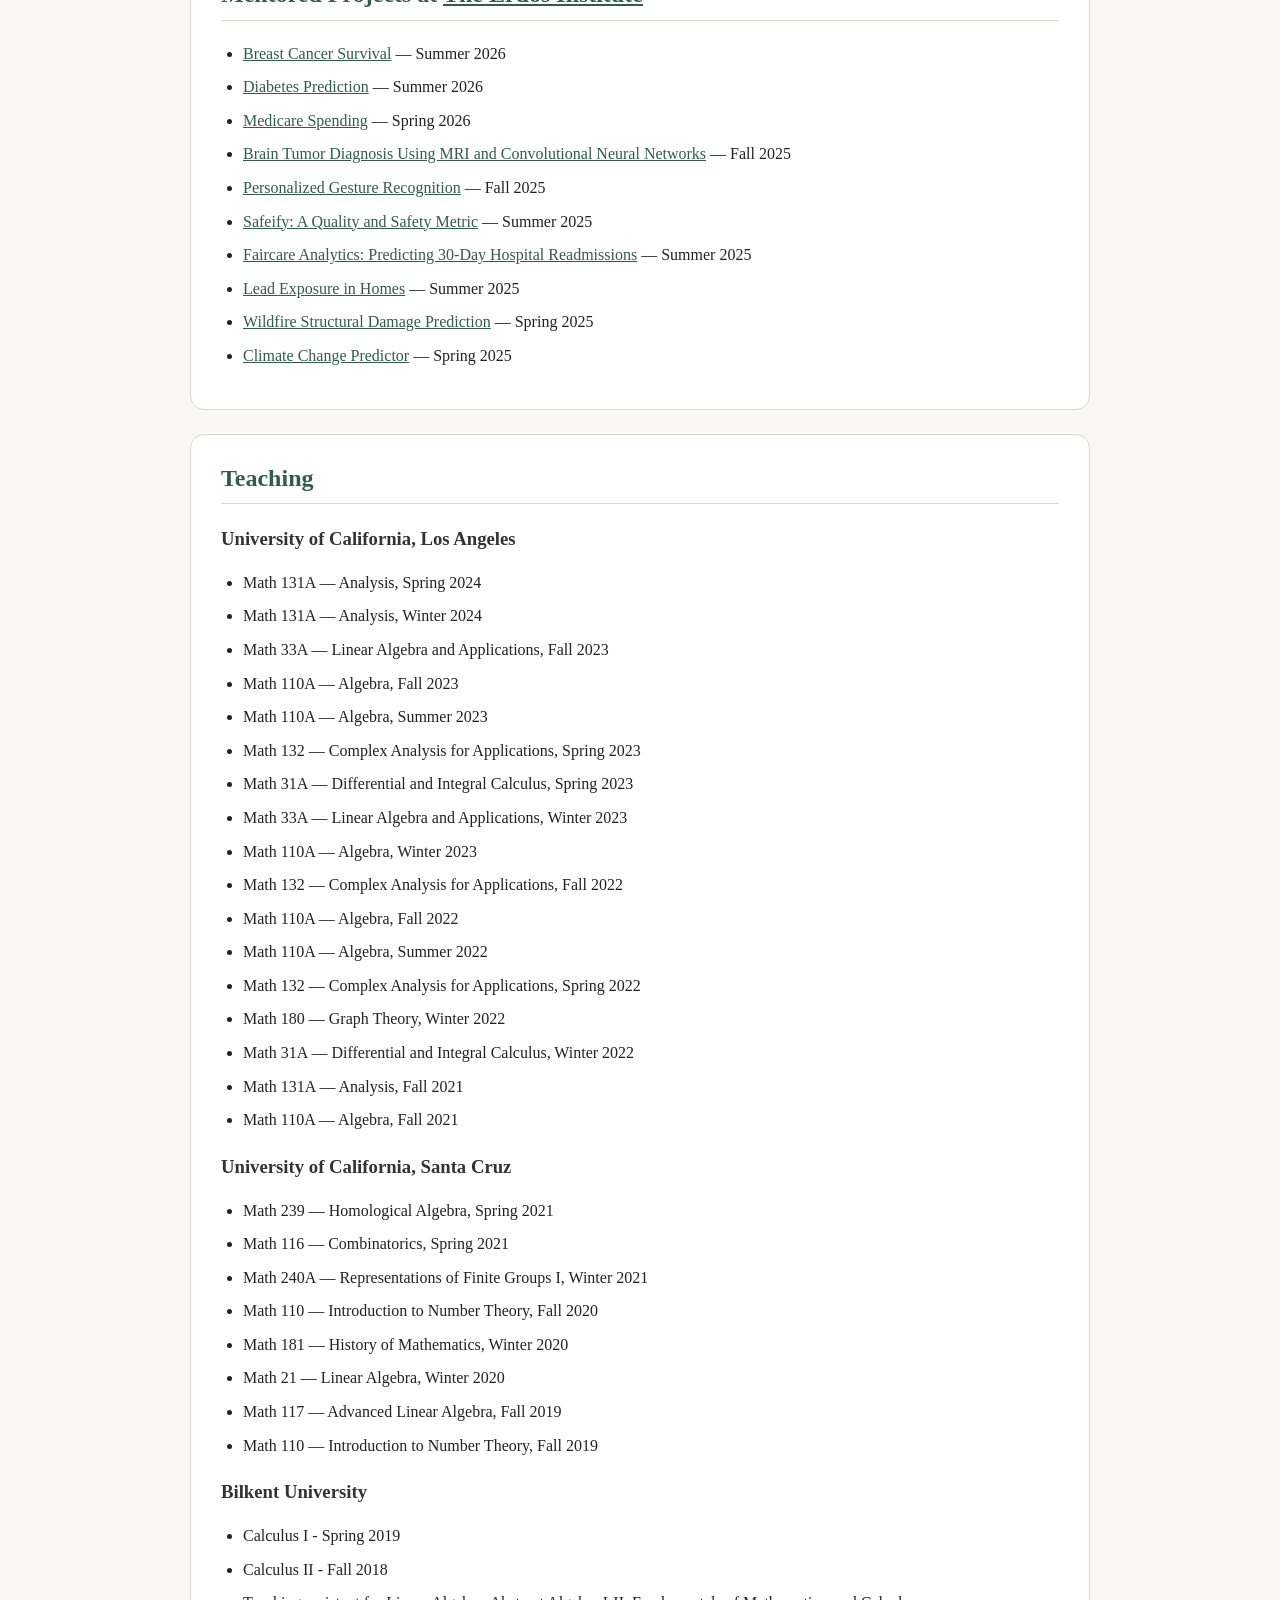
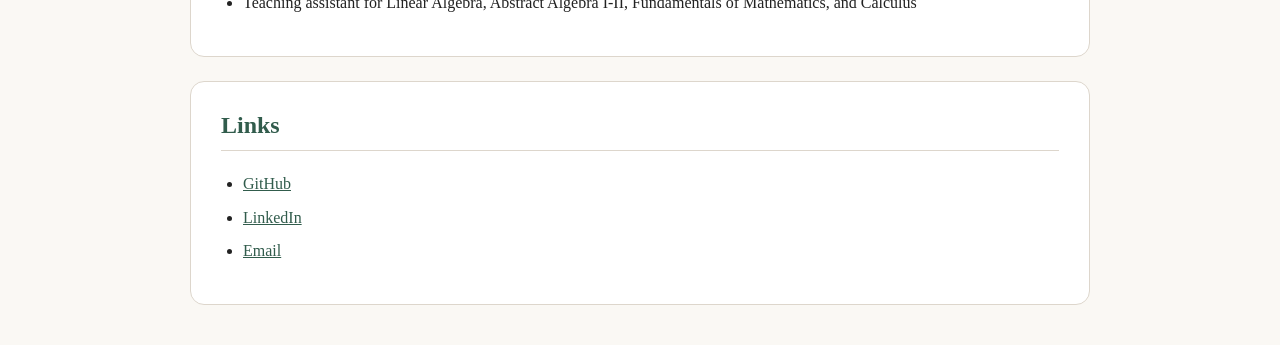
==== commit 575a3d8d: "updates" ====
--- a/index.html
+++ b/index.html
@@ -64,7 +64,7 @@
   H. Mutlu —
   <i>Plus Constructions and Canonical Induction for Green Categories</i>,
   <a href="canonical_induction_for_Green_categories.pdf" target="_blank">PDF</a>,
-  <a href="https://arxiv.org/abs/2611.08852" target="_blank">arXiv</a>.
+  <a href="https://arxiv.org/abs/2611.08852" target="_blank">arXiv:2611.08852</a>.
 </li>
 
 
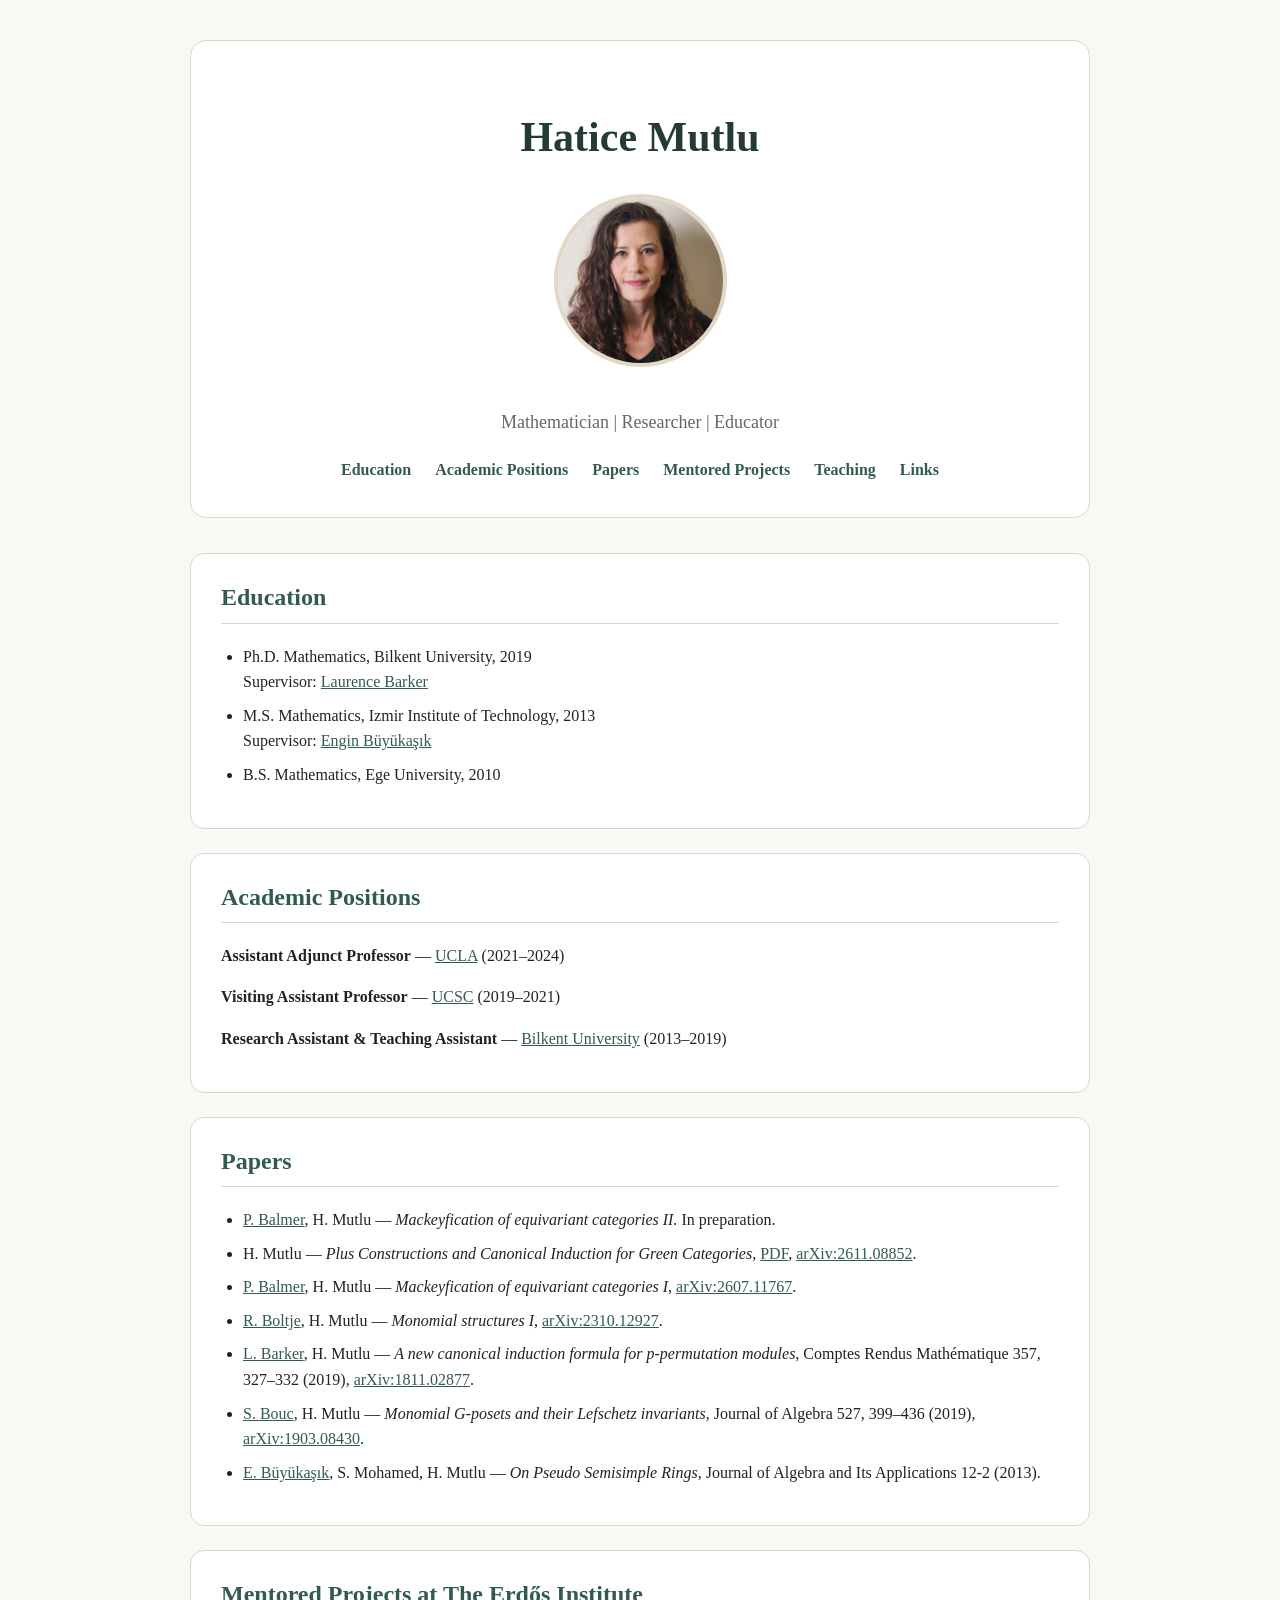
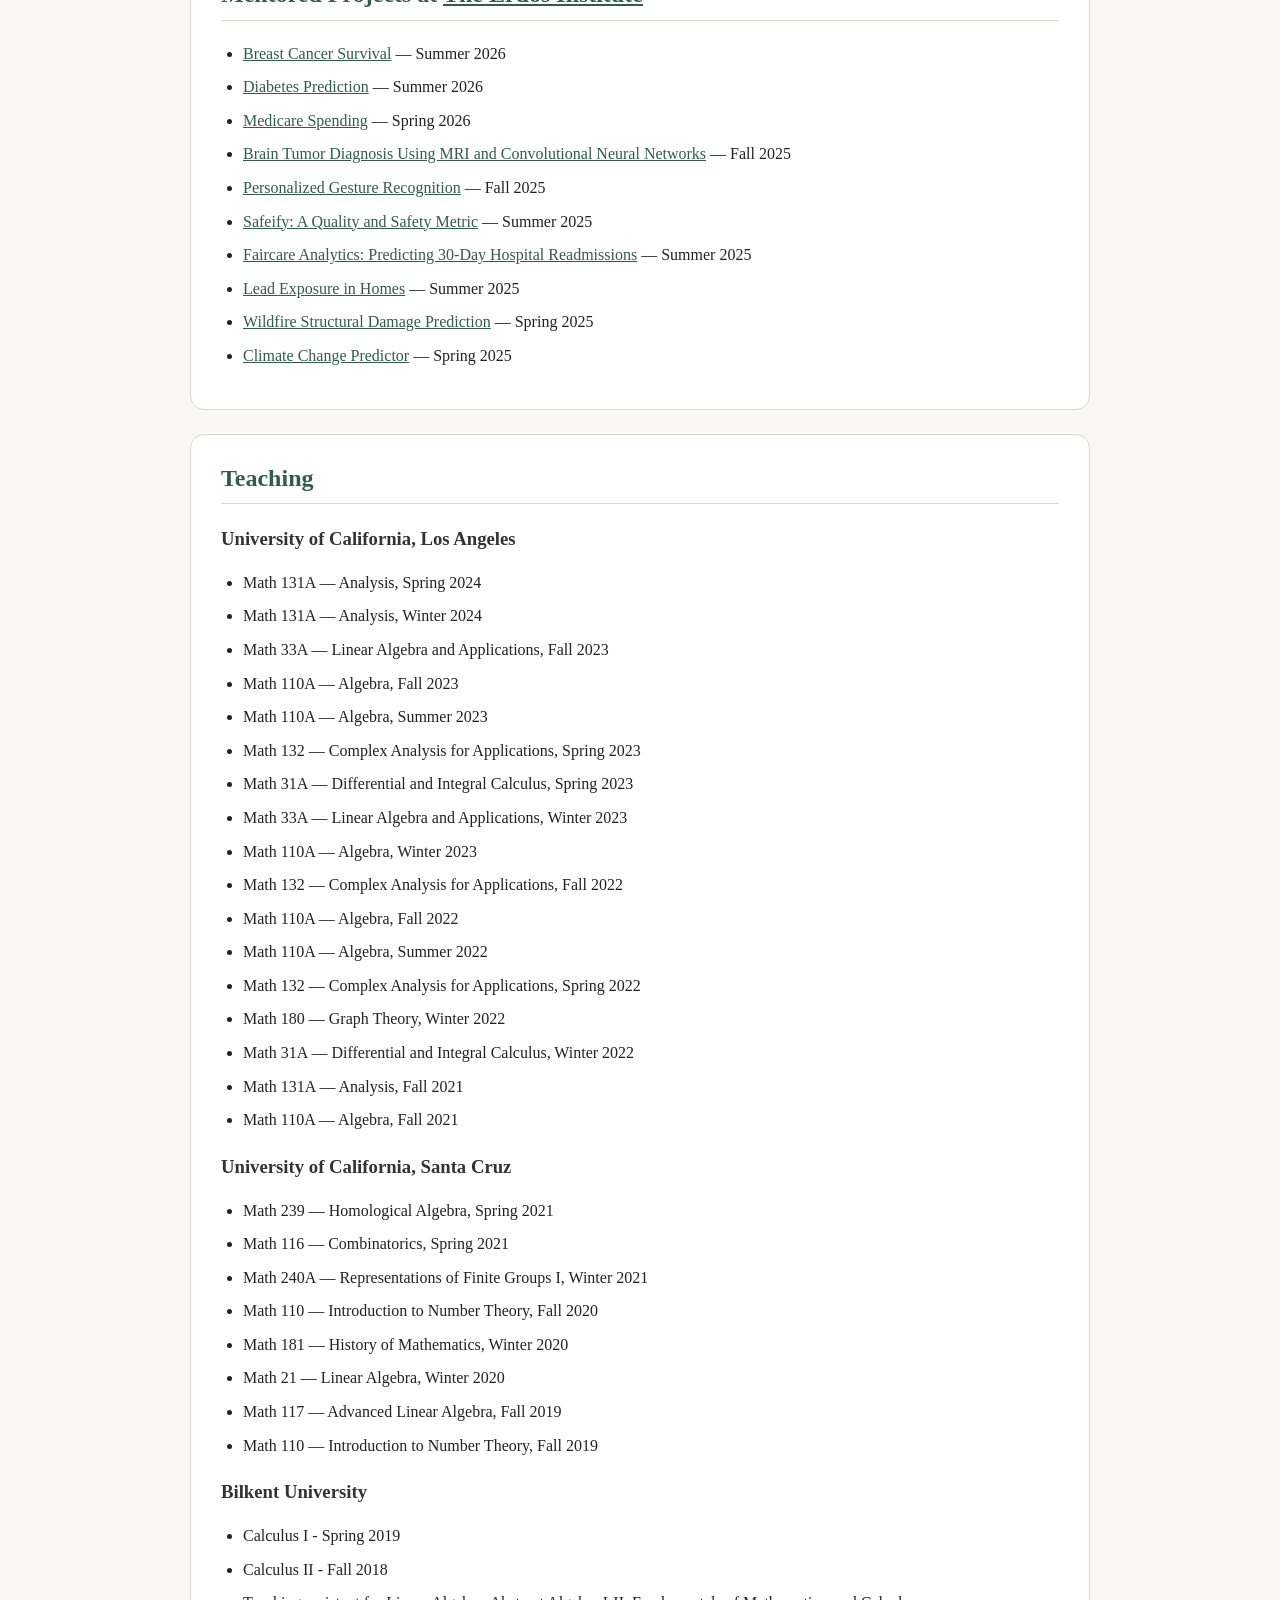
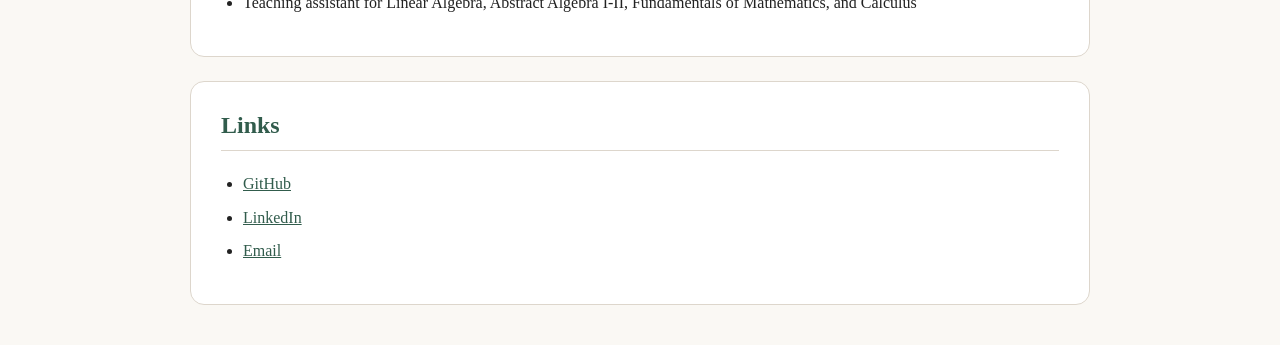
==== commit 60254866: "updates" ====
--- a/index.html
+++ b/index.html
@@ -76,7 +76,7 @@
 
 <li>
 <a href="https://campusdirectory.ucsc.edu/cd_detail?uid=boltje">R. Boltje</a>, H. Mutlu —
-<i>Monomial structures I.</i>
+<i>Monomial structures I</i>,
 <a href="https://arxiv.org/pdf/2310.12927.pdf">arXiv:2310.12927</a>.
 </li>
 
